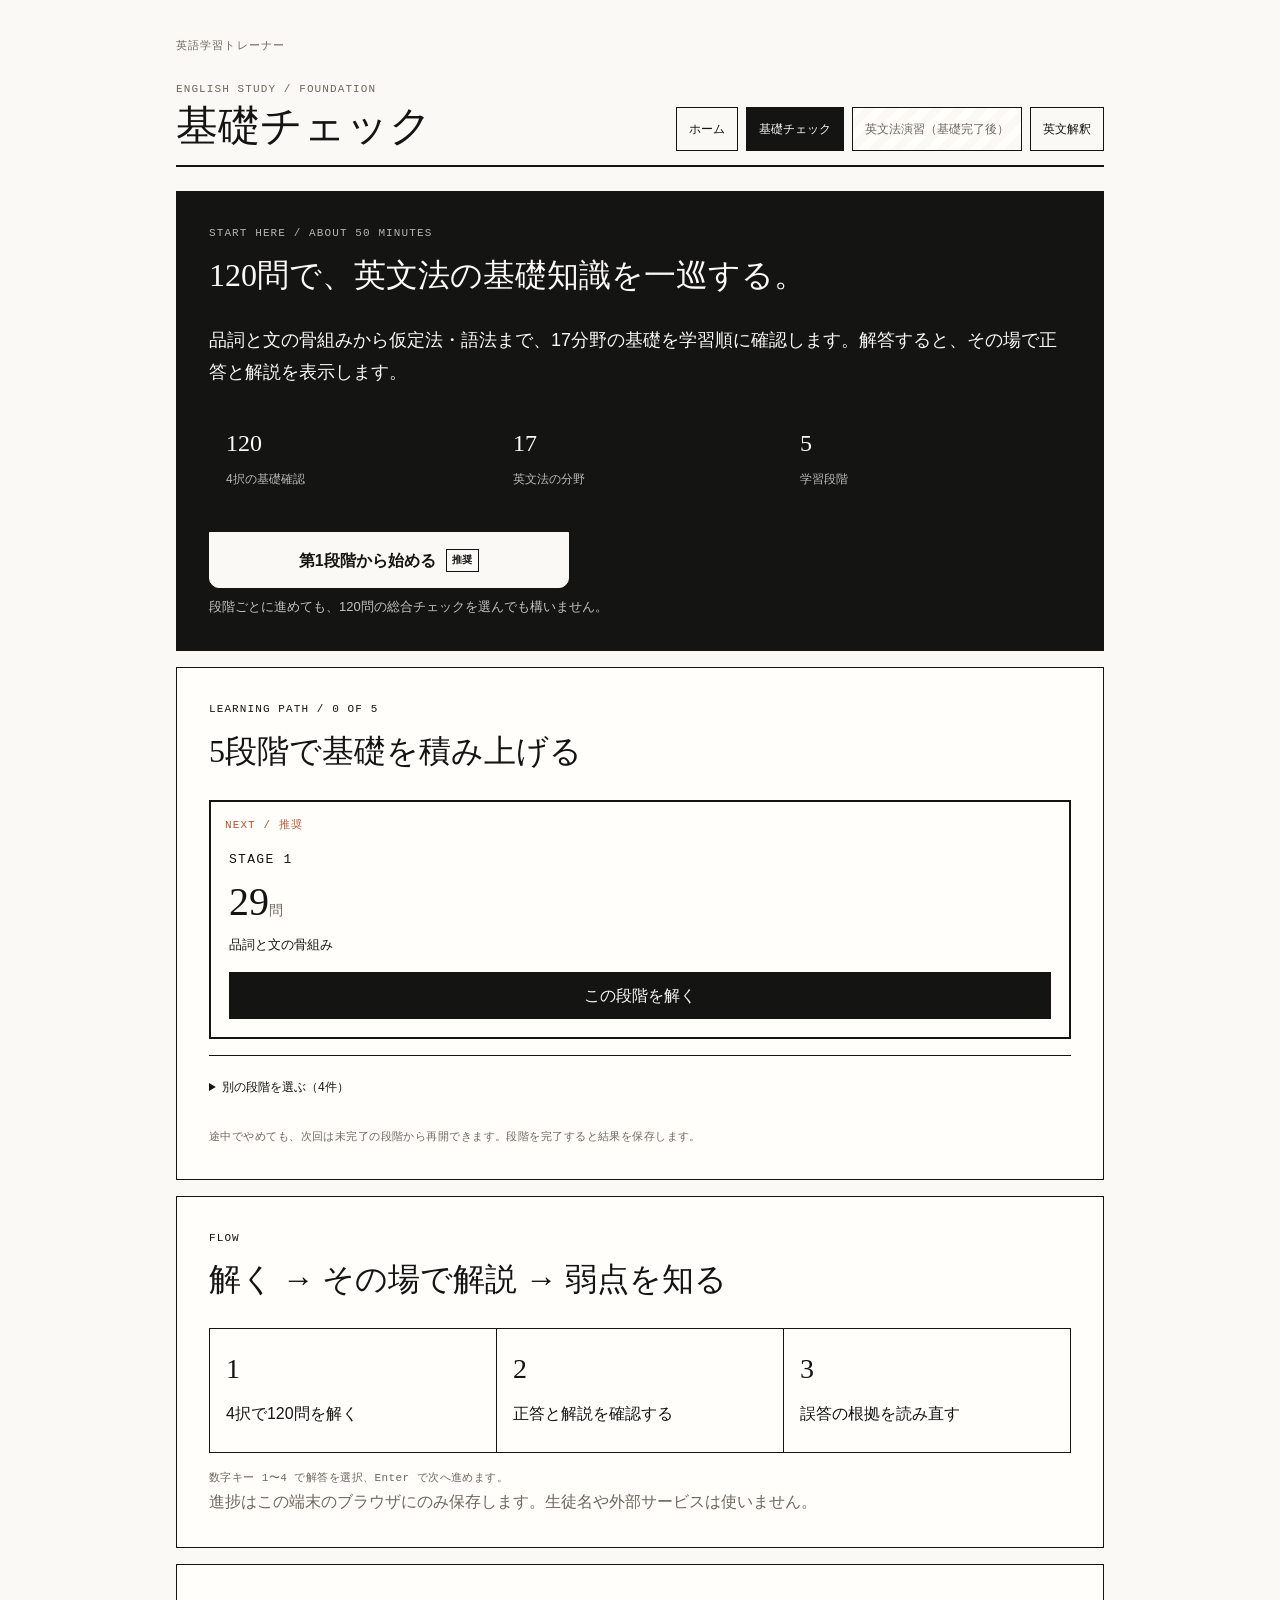
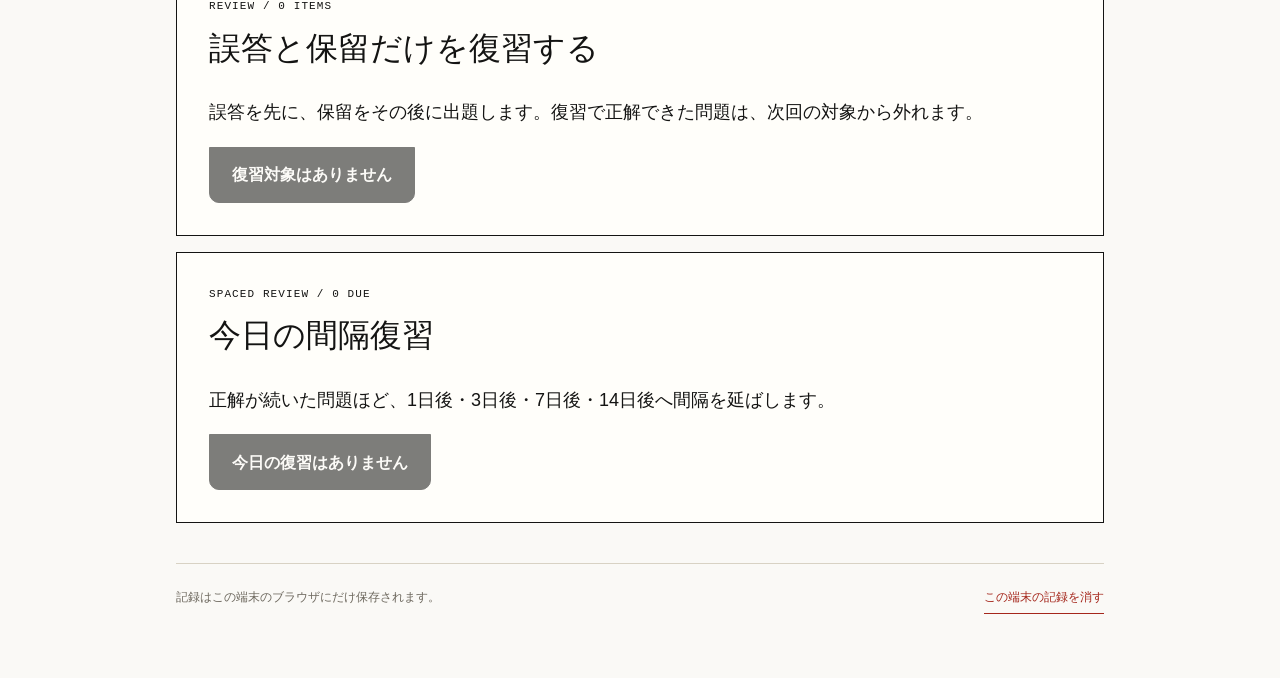
==== grammar-knowledge-check/index.html @ d651f01f "基礎英文法問題のフィードバックを改善" ====
<!doctype html>
<html lang="ja">
<head>
  <meta charset="utf-8">
  <meta name="viewport" content="width=device-width, initial-scale=1">
  <meta name="description" content="英文法の基礎知識を120問で確認する4択アプリ">
  <title>英語学習トレーナー｜基礎チェック</title>
  <link rel="stylesheet" href="static/styles.css?v=20260719-mode-serial">
</head>
<body>
  <main class="wrap">
    <header class="top">
      <div>
        <a class="backlink" id="trainerLink" href="../">英語学習トレーナー</a>
        <p class="eyebrow">English Study / Foundation</p>
        <h1>基礎チェック</h1>
      </div>
      <nav class="moduleNav" aria-label="学習モジュール">
        <a id="homeLink" href="../">ホーム</a>
        <span aria-current="page">基礎チェック</span>
        <span id="grammarLink" class="locked" aria-disabled="true">英文法演習（基礎完了後）</span>
        <a id="readingLink" href="../reading/">英文解釈</a>
      </nav>
    </header>

    <section id="app" aria-live="polite"></section>
    <footer class="utility">
      <p>記録はこの端末のブラウザにだけ保存されます。</p>
      <button class="textButton dangerButton" id="resetButton" type="button">この端末の記録を消す</button>
    </footer>
  </main>

  <script src="data/questions.js?v=20260721-quality-120"></script>
<script src="static/vendor/harness/cloud.js?v=0.1.0"></script>
<script src="static/app.js?v=20260719-mode-serial"></script>
</body>
</html>
---- grammar-knowledge-check/static/styles.css ----
:root {
  --ink: #141413;
  --parchment: #faf9f6;
  --paper: #fffefa;
  --line: #d8d2c4;
  --muted: #6d685e;
  --clay: #b5532e;
  --green: #16733a;
  --red: #a5271c;
  --amber: #8a5d00;
  --sans: "Segoe UI", "Hiragino Kaku Gothic ProN", Meiryo, sans-serif;
  --serif: Georgia, "Hiragino Mincho ProN", "Yu Mincho", serif;
  --mono: "JetBrains Mono", Consolas, monospace;
}

* { box-sizing: border-box; }

body {
  margin: 0;
  background: var(--parchment);
  color: var(--ink);
  font-family: var(--sans);
  line-height: 1.7;
}

button { font: inherit; }

button:focus-visible,
a:focus-visible {
  outline: 3px solid var(--clay);
  outline-offset: 3px;
}

button {
  min-height: 48px;
  border: 1px solid var(--ink);
  border-radius: 0;
  background: var(--ink);
  color: var(--parchment);
  cursor: pointer;
  padding: 10px 16px;
}

button:hover { background: #000; }
button:disabled { cursor: default; opacity: .55; }

.wrap { max-width: 960px; margin: 0 auto; padding: 24px 16px 64px; }

.top {
  align-items: end;
  border-bottom: 2px solid var(--ink);
  display: flex;
  flex-wrap: wrap;
  gap: 16px;
  justify-content: space-between;
  margin-bottom: 24px;
  padding-bottom: 14px;
}

.moduleNav {
  display: flex;
  flex-wrap: wrap;
  align-items: center;
  gap: 8px;
  margin-left: auto;
}

.moduleNav a,
.moduleNav span {
  display: inline-flex;
  align-items: center;
  min-height: 44px;
  padding: 8px 12px;
  border: 1px solid var(--ink);
  color: var(--ink);
  font-size: 12px;
  text-decoration: none;
}

.moduleNav a:hover,
.moduleNav span[aria-current="page"] {
  background: var(--ink);
  color: var(--parchment);
}

.moduleNav a.locked,
.moduleNav span.locked {
  background: repeating-linear-gradient(
    135deg,
    var(--paper),
    var(--paper) 8px,
    var(--parchment) 8px,
    var(--parchment) 16px
  );
  color: var(--muted);
  cursor: not-allowed;
}

.backlink,
.eyebrow,
.kicker,
.meta,
.questionCount,
.domainMeta {
  font-family: var(--mono);
  font-size: 11px;
  letter-spacing: .1em;
  text-transform: uppercase;
}

.backlink { align-items: center; color: var(--muted); display: inline-flex; min-height: 44px; padding: 8px 0; text-decoration: none; }
.backlink:hover { color: var(--ink); text-decoration: underline; text-underline-offset: 3px; }
.eyebrow { color: var(--muted); margin: 12px 0 2px; }

h1, h2, h3, p { margin-top: 0; }
h1 { font-family: var(--serif); font-size: clamp(28px, 6vw, 42px); font-weight: 500; line-height: 1.2; margin-bottom: 0; }
h2 { font-family: var(--serif); font-size: clamp(24px, 4vw, 32px); font-weight: 500; line-height: 1.35; }
h3 { font-size: 18px; line-height: 1.45; }

.textButton { background: transparent; color: var(--muted); min-height: 34px; padding: 4px 0; border: 0; border-bottom: 1px solid var(--muted); }
.textButton:hover { background: transparent; color: var(--ink); border-color: var(--ink); }
.dangerButton { color: var(--red); border-color: currentColor; }
.dangerButton:hover { color: #7d160f; border-color: currentColor; }

.panel { background: var(--paper); border: 1px solid var(--ink); margin-bottom: 16px; padding: clamp(18px, 4vw, 32px); }
.panel.dark { background: var(--ink); color: var(--parchment); }
.panel.dark .muted, .panel.dark .kicker { color: rgba(250, 249, 246, .7); }
.panel p:last-child { margin-bottom: 0; }
.muted { color: var(--muted); }
.lead { font-size: 18px; line-height: 1.8; }

.buttonRow { display: flex; flex-wrap: wrap; gap: 16px; margin-top: 24px; }
.buttonRow .secondary { background: transparent; color: var(--ink); }
.buttonRow .secondary:hover { background: var(--ink); color: var(--parchment); }
.dark .secondary { border-color: var(--parchment); color: var(--parchment); }
.dark .secondary:hover { background: var(--parchment); color: var(--ink); }
.primary {
  align-items: center;
  border-radius: 0 0 10px 10px;
  display: inline-flex;
  font-weight: 700;
  justify-content: center;
  min-height: 56px;
  padding: 12px 22px;
}
.primary span { border: 1px solid currentColor; font-family: var(--mono); font-size: 10px; letter-spacing: .08em; margin-left: 10px; padding: 2px 5px; }
.primaryAction { margin-top: 24px; max-width: 560px; }
.primaryAction .primary { min-width: min(100%, 360px); }
.primaryAction p { color: inherit; font-size: 13px; margin: 8px 0 0; opacity: .76; }
.dark .primary { background: var(--parchment); border-color: var(--parchment); color: var(--ink); }
.dark .primary:hover { background: #fff; border-color: #fff; color: var(--ink); }

.overview {
  border-left: 1px solid var(--ink);
  border-top: 1px solid var(--ink);
  display: grid;
  grid-template-columns: repeat(3, minmax(0, 1fr));
  margin-top: 18px;
}

.overview > div { border-bottom: 1px solid var(--ink); border-right: 1px solid var(--ink); padding: 16px; }
.overview strong { display: block; font-family: var(--serif); font-size: 24px; font-weight: 500; }
.overview span { color: var(--muted); font-size: 12px; }
.dark .overview span { color: rgba(250, 249, 246, .72); }

.flowSteps { border-left: 1px solid var(--ink); border-top: 1px solid var(--ink); display: grid; grid-template-columns: repeat(3, minmax(0, 1fr)); margin-top: 18px; }
.flowSteps > div { border-bottom: 1px solid var(--ink); border-right: 1px solid var(--ink); min-height: 124px; padding: 16px; }
.flowSteps strong { font-family: var(--serif); font-size: 28px; font-weight: 500; }
.flowSteps p { margin: 7px 0 0; }
.shortcutHint { color: var(--muted); font-family: var(--mono); font-size: 11px; letter-spacing: .04em; margin: 16px 0 0; }

.quizHead { align-items: center; display: flex; flex-wrap: wrap; gap: 12px; justify-content: space-between; margin-bottom: 18px; }
.progress { background: var(--ink); color: var(--parchment); font-family: var(--mono); font-size: 12px; letter-spacing: .08em; padding: 5px 8px; }
.progressBar { background: var(--line); height: 8px; margin: 14px 0 24px; }
.progressBar > span { background: var(--ink); display: block; height: 100%; transition: width .2s ease; }
.questionCount { color: var(--muted); margin-bottom: 8px; }
.stem { font-family: var(--serif); font-size: clamp(22px, 4vw, 30px); line-height: 1.55; margin-bottom: 24px; }

.choiceGrid { display: grid; gap: 12px; }
.choice {
  align-items: center;
  background: var(--paper);
  color: var(--ink);
  display: flex;
  gap: 12px;
  min-height: 64px;
  padding: 12px 16px;
  text-align: left;
}
.choice:hover { background: var(--ink); color: var(--parchment); }
.choice.selected { border: 3px solid var(--ink); padding: 8px 14px; }
.choice:disabled { cursor: default; opacity: 1; }
.choice.correct { background: var(--paper); border: 3px solid var(--green); color: var(--ink); padding: 8px 14px; }
.choice.incorrect { background: var(--paper); border: 3px solid var(--red); color: var(--ink); padding: 8px 14px; }
.choice.subdued { color: var(--muted); opacity: .62; }
.choice .key {
  align-items: center;
  border: 1px solid currentColor;
  display: inline-flex;
  flex: 0 0 26px;
  font-family: var(--mono);
  font-size: 12px;
  height: 26px;
  justify-content: center;
}

.instantFeedback { background: var(--paper); border: 1px solid var(--ink); border-left: 5px solid var(--ink); margin-top: 20px; padding: 16px; }
.instantFeedback, .quizActionBar { scroll-margin-bottom: 104px; }
.instantFeedback:focus { outline: 3px solid var(--clay); outline-offset: 3px; }
.instantFeedback .kicker { color: var(--muted); margin-bottom: 8px; }
.instantFeedback h3 { font-family: var(--serif); font-size: 22px; margin-bottom: 12px; }
.instantFeedback p { margin-bottom: 8px; }
.instantFeedback.good { border-left-color: var(--green); }
.instantFeedback.good h3 { color: var(--green); }
.instantFeedback.review { border-left-color: var(--amber); }
.instantFeedback.review h3 { color: var(--amber); }
.instantFeedback.bad { border-left-color: var(--red); }
.instantFeedback.bad h3 { color: var(--red); }

.choiceActions { border-top: 1px solid var(--line); margin-top: 24px; padding-top: 16px; }
.flag { align-items: center; color: var(--muted); display: inline-flex; font-size: 14px; gap: 8px; margin-bottom: 16px; }
.flag input { accent-color: var(--ink); height: 18px; width: 18px; }
.quizActionBar { align-items: center; background: var(--paper); border: 1px solid var(--ink); display: flex; gap: 16px; justify-content: space-between; padding: 12px; }
.quizActionBar p { color: var(--muted); font-size: 13px; margin: 0; }
.quizActionBar .primary { min-width: 224px; }

.score { align-items: baseline; display: flex; flex-wrap: wrap; gap: 10px; }
.score strong { font-family: var(--serif); font-size: clamp(46px, 10vw, 72px); font-weight: 500; line-height: 1; }
.score span { color: var(--muted); }
.measurementGrid { border-left: 1px solid var(--ink); border-top: 1px solid var(--ink); display: grid; grid-template-columns: repeat(auto-fit, minmax(168px, 1fr)); }
.measurementCard { border-bottom: 1px solid var(--ink); border-right: 1px solid var(--ink); min-height: 184px; padding: 16px; }
.measurementCard .kicker { margin-bottom: 10px; }
.measurementCard > strong { display: block; font-family: var(--serif); font-size: 40px; font-weight: 500; line-height: 1; margin-bottom: 12px; }
.measurementCard > strong span { color: var(--muted); font-family: var(--sans); font-size: 14px; }
.measurementCard p { font-size: 13px; margin-bottom: 0; }
.measurementCard .measurementMeta { border-top: 1px solid var(--line); color: var(--muted); font-family: var(--mono); font-size: 10px; letter-spacing: .04em; margin-top: 12px; padding-top: 8px; }
.stageButton { margin-top: 16px; min-height: 44px; padding: 9px 12px; width: 100%; }
.recommendedStage { border: 2px solid var(--ink); margin-top: 16px; padding: 14px; }
.recommendedStage > .kicker { color: var(--clay); }
.recommendedStage .measurementCard { border: 0; min-height: 0; padding: 4px; }
.otherStages { border-top: 1px solid var(--ink); margin-top: 16px; padding-top: 12px; }
.otherStages > summary { cursor: pointer; font-family: var(--mono); font-size: 12px; min-height: 44px; padding: 10px 0; }
.otherStages .measurementGrid { margin-top: 10px; }
.misconceptionList { border-top: 1px solid var(--ink); }
.misconceptionList article { border-bottom: 1px solid var(--ink); padding: 14px 0; }
.misconceptionList strong { display: block; font-size: 16px; }
.misconceptionList p { color: var(--muted); font-family: var(--mono); font-size: 11px; letter-spacing: .04em; margin: 4px 0 0; }
.nextStep { border-top: 1px solid rgba(250, 249, 246, .55); margin-top: 24px; padding-top: 16px; }
.nextStep > p:not(.kicker) { margin-bottom: 12px; }
.quietAction { margin-top: 20px; min-height: 44px; padding: 9px 0; }

.nextStep .primary {
  min-width: min(100%, 360px);
  text-decoration: none;
}

.domainList { border-left: 1px solid var(--ink); border-top: 1px solid var(--ink); display: grid; grid-template-columns: repeat(2, minmax(0, 1fr)); }
.domainRow { align-items: center; border-bottom: 1px solid var(--ink); border-right: 1px solid var(--ink); display: flex; gap: 12px; justify-content: space-between; padding: 12px; }
.domainRow strong { display: block; font-size: 15px; }
.domainMeta { color: var(--muted); margin-top: 2px; }
.status { border: 1px solid currentColor; font-family: var(--mono); font-size: 10px; letter-spacing: .07em; padding: 2px 6px; white-space: nowrap; }
.status.good { color: var(--green); }
.status.review { color: var(--amber); }
.status.weak { color: var(--red); }
.priorityList { margin-top: 16px; }
.allResults { border-top: 1px solid var(--line); margin-top: 24px; padding-top: 14px; }
.allResults summary { color: var(--muted); cursor: pointer; font-family: var(--mono); font-size: 12px; letter-spacing: .04em; }
.allResults .domainList { margin-top: 14px; }

.reviewItem { border-bottom: 1px solid var(--line); padding: 20px 0; }
.reviewItem:first-child { border-top: 1px solid var(--line); }
.reviewItem h3 { margin-bottom: 8px; }
.answerLine { border-left: 3px solid var(--ink); padding-left: 12px; }
.answerLine.bad { border-color: var(--red); }
.answerLine.flagged { border-color: var(--amber); }
.answerLine.good { border-color: var(--green); }

.guide { border-top: 2px solid var(--ink); margin-top: 28px; padding-top: 22px; }
.guideHeader { align-items: baseline; border-bottom: 1px solid var(--ink); display: flex; flex-wrap: wrap; gap: 10px; justify-content: space-between; margin-bottom: 16px; }
.guideHeader h2 { margin-bottom: 8px; }
.guideGrid { border-left: 1px solid var(--ink); border-top: 1px solid var(--ink); display: grid; grid-template-columns: repeat(2, minmax(0, 1fr)); }
.guideCell { border-bottom: 1px solid var(--ink); border-right: 1px solid var(--ink); padding: 14px; }
.guideCell h3 { font-family: var(--mono); font-size: 11px; letter-spacing: .08em; margin-bottom: 8px; text-transform: uppercase; }
.guideCell ul { margin: 0; padding-left: 1.1em; }
.guideCell p { margin-bottom: 0; }

.empty { border: 1px dashed var(--line); color: var(--muted); padding: 18px; text-align: center; }
.hidden { display: none !important; }
.utility { align-items: center; border-top: 1px solid var(--line); color: var(--muted); display: flex; flex-wrap: wrap; font-size: 12px; gap: 16px; justify-content: space-between; margin-top: 40px; padding-top: 16px; }
.utility p { margin: 0; }

@media (max-width: 840px) {
  .overview, .flowSteps, .domainList, .guideGrid, .measurementGrid { grid-template-columns: 1fr; }
}

@media (max-width: 640px) {
  .overview, .flowSteps, .domainList, .guideGrid, .measurementGrid { grid-template-columns: 1fr; }
  .primaryAction .primary, .quizActionBar .primary { width: 100%; }
  .quizActionBar { align-items: stretch; bottom: 12px; flex-direction: column; position: sticky; z-index: 1; }
  .quizActionBar p { text-align: center; }
  .choice { min-height: 68px; }
  .top { align-items: flex-start; flex-direction: column; }
  .moduleNav { margin-left: 0; width: 100%; }
  .moduleNav a, .moduleNav span { flex: 1 1 140px; justify-content: center; }
  .utility { align-items: flex-start; flex-direction: column; }
}
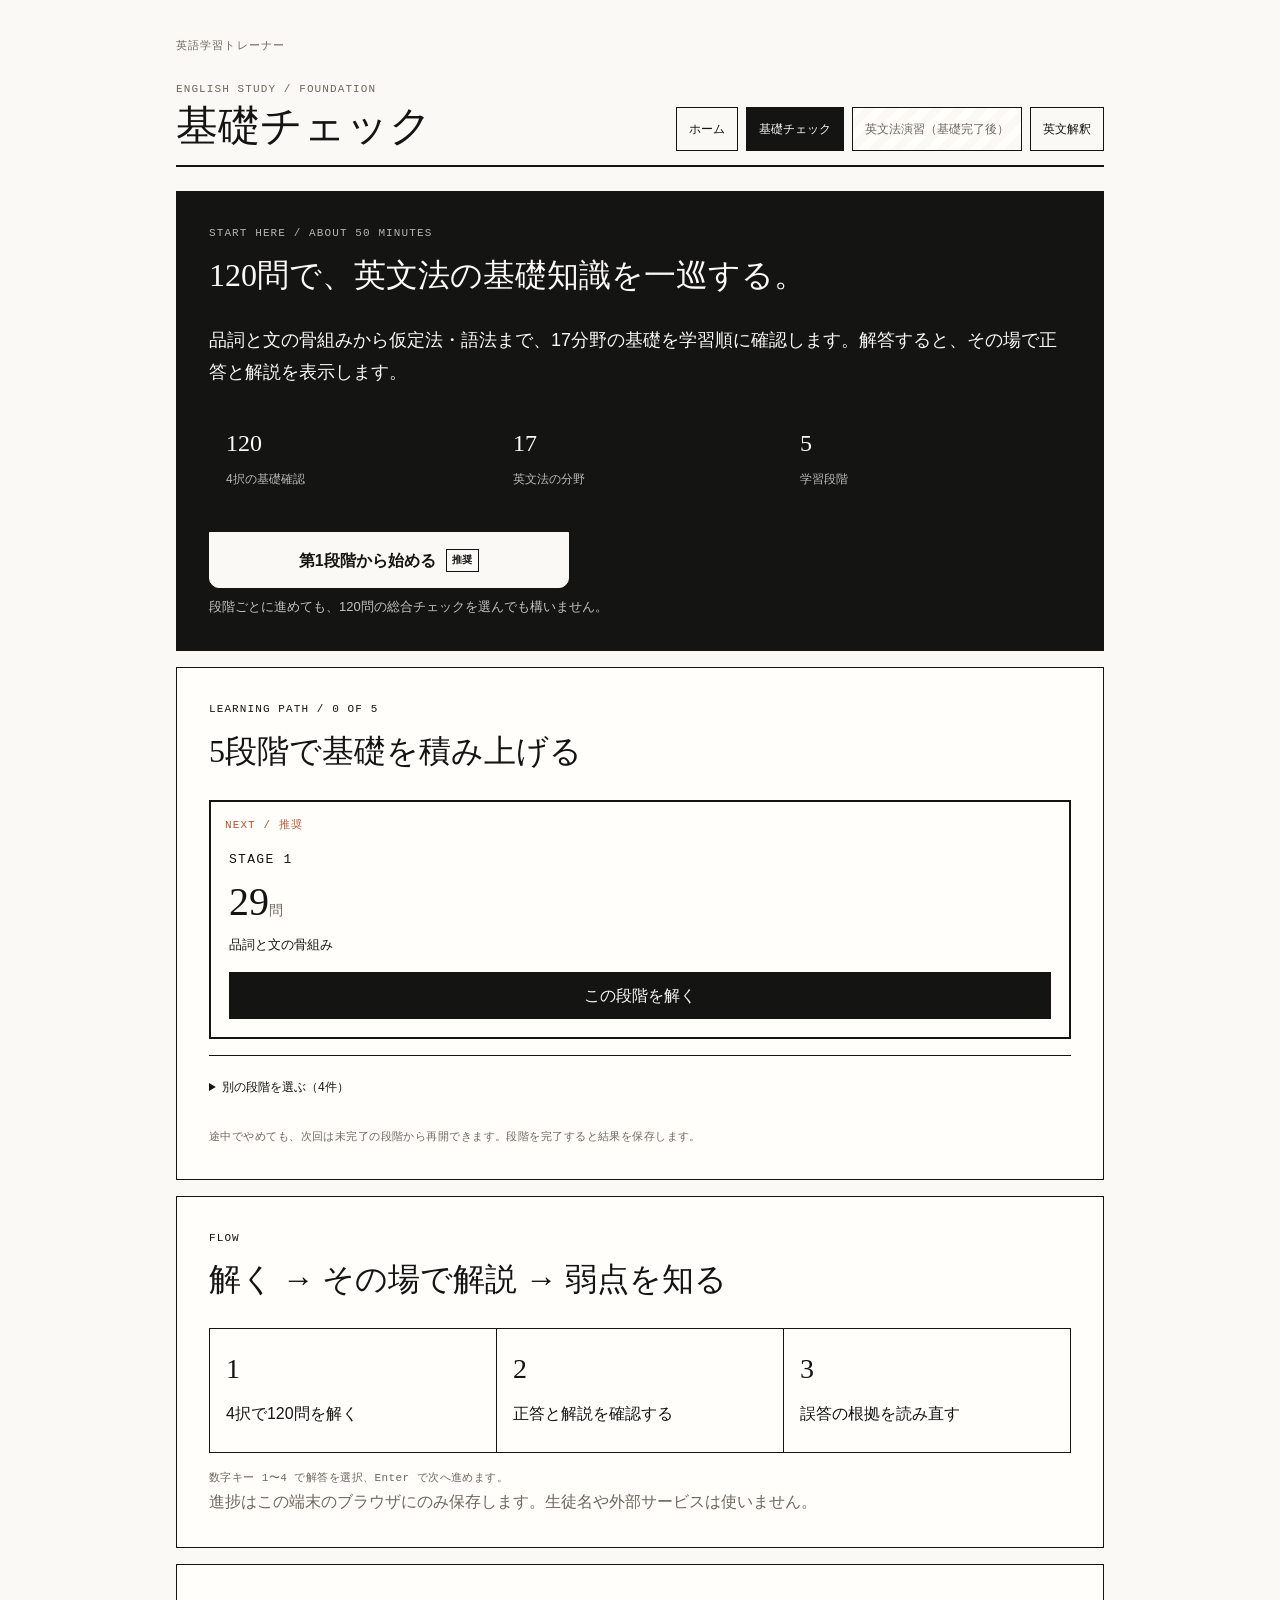
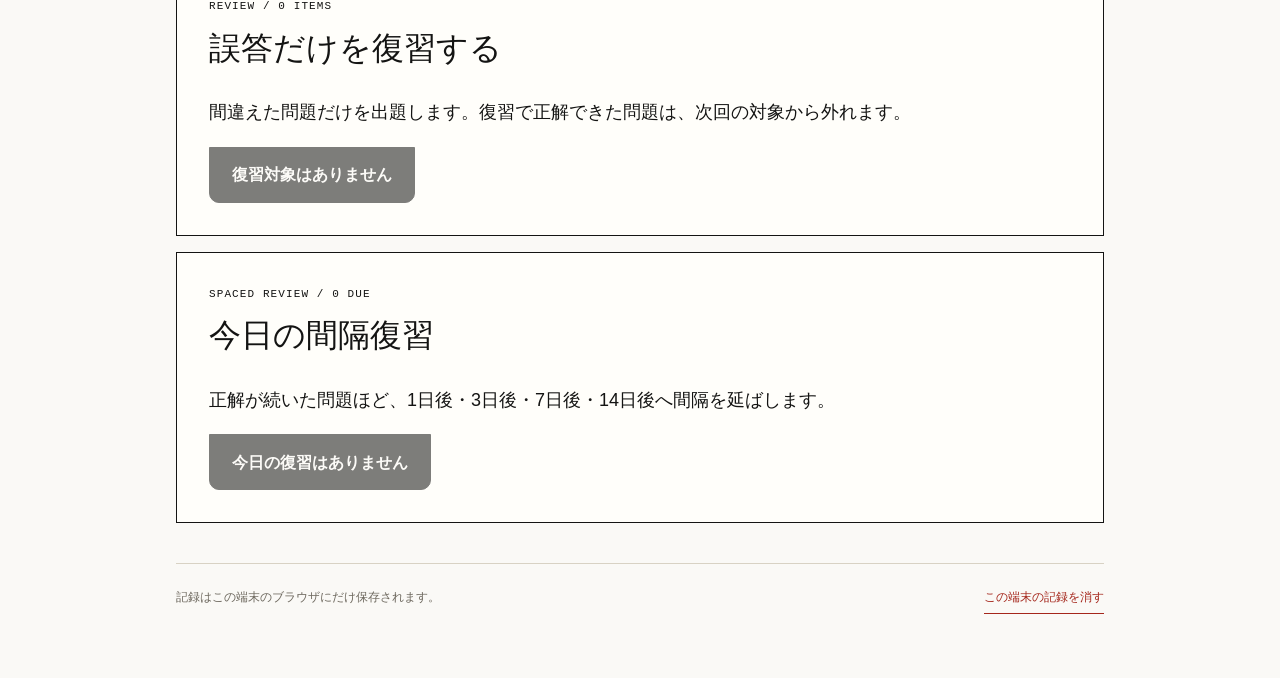
==== commit fd10817d: "基礎英文法チェックを簡略化して問題を更新" ====
--- a/grammar-knowledge-check/index.html
+++ b/grammar-knowledge-check/index.html
@@ -30,8 +30,8 @@
     </footer>
   </main>
 
-  <script src="data/questions.js?v=20260721-quality-120"></script>
+  <script src="data/questions.js?v=20260721-foundation-priority"></script>
 <script src="static/vendor/harness/cloud.js?v=0.1.0"></script>
-<script src="static/app.js?v=20260719-mode-serial"></script>
+<script src="static/app.js?v=20260721-simplified-quiz-v2"></script>
 </body>
 </html>
--- a/grammar-knowledge-check/static/styles.css
+++ b/grammar-knowledge-check/static/styles.css
@@ -218,8 +218,6 @@
 .instantFeedback.bad h3 { color: var(--red); }
 
 .choiceActions { border-top: 1px solid var(--line); margin-top: 24px; padding-top: 16px; }
-.flag { align-items: center; color: var(--muted); display: inline-flex; font-size: 14px; gap: 8px; margin-bottom: 16px; }
-.flag input { accent-color: var(--ink); height: 18px; width: 18px; }
 .quizActionBar { align-items: center; background: var(--paper); border: 1px solid var(--ink); display: flex; gap: 16px; justify-content: space-between; padding: 12px; }
 .quizActionBar p { color: var(--muted); font-size: 13px; margin: 0; }
 .quizActionBar .primary { min-width: 224px; }
@@ -272,7 +270,6 @@
 .reviewItem h3 { margin-bottom: 8px; }
 .answerLine { border-left: 3px solid var(--ink); padding-left: 12px; }
 .answerLine.bad { border-color: var(--red); }
-.answerLine.flagged { border-color: var(--amber); }
 .answerLine.good { border-color: var(--green); }
 
 .guide { border-top: 2px solid var(--ink); margin-top: 28px; padding-top: 22px; }
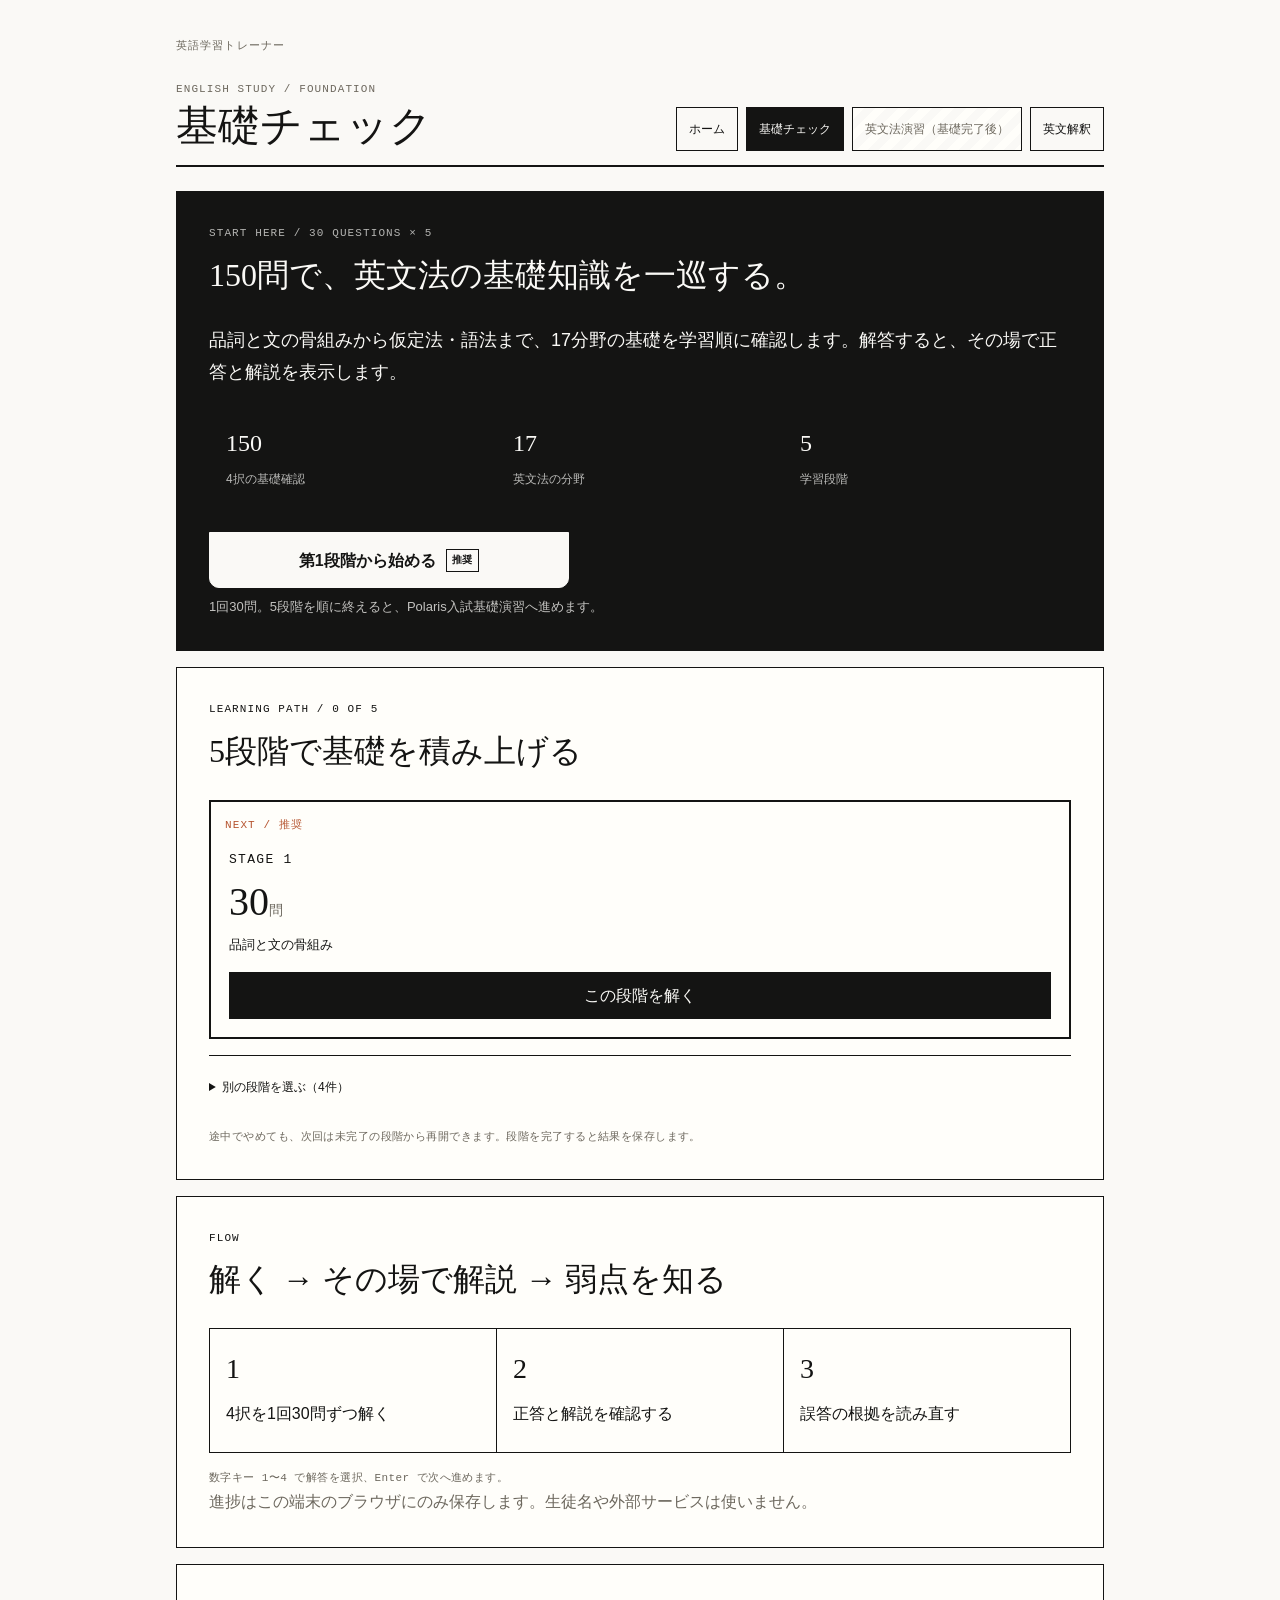
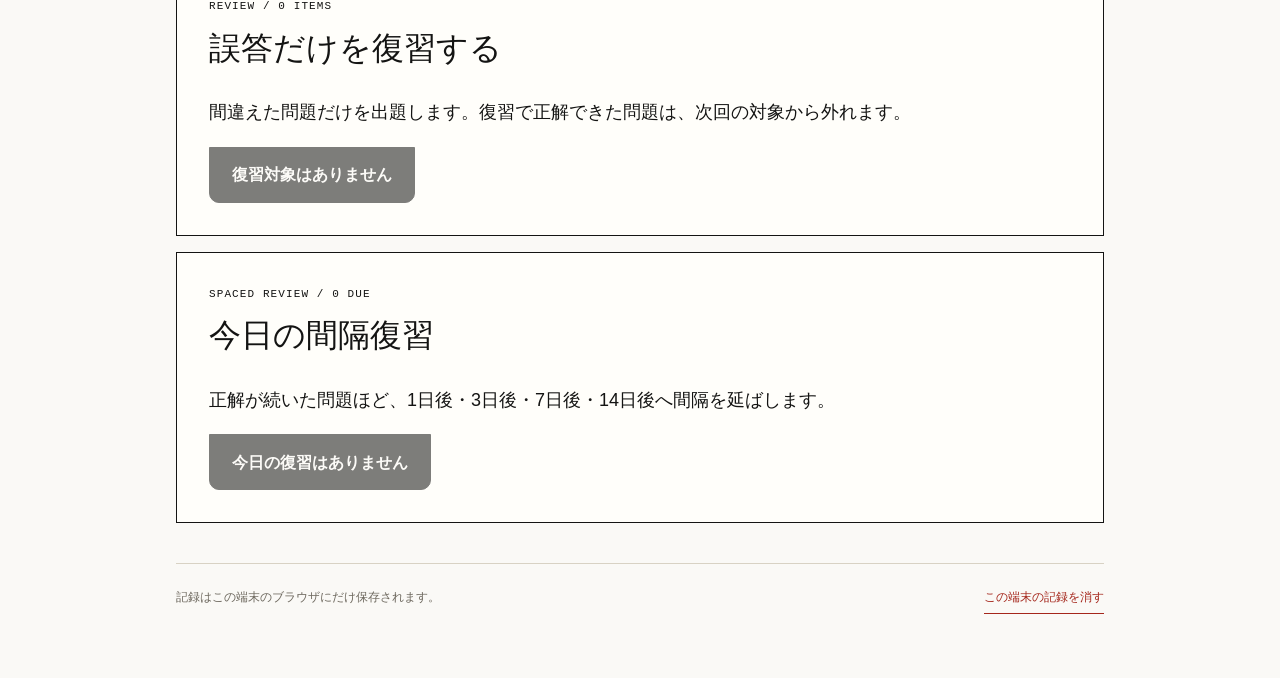
==== commit 6ea5d2c3: "基礎英文法を150問5段階に再編" ====
--- a/grammar-knowledge-check/index.html
+++ b/grammar-knowledge-check/index.html
@@ -3,7 +3,7 @@
 <head>
   <meta charset="utf-8">
   <meta name="viewport" content="width=device-width, initial-scale=1">
-  <meta name="description" content="英文法の基礎知識を120問で確認する4択アプリ">
+  <meta name="description" content="英文法の基礎知識を150問・30問ずつ5段階で確認する4択アプリ">
   <title>英語学習トレーナー｜基礎チェック</title>
   <link rel="stylesheet" href="static/styles.css?v=20260719-mode-serial">
 </head>
@@ -30,8 +30,8 @@
     </footer>
   </main>
 
-  <script src="data/questions.js?v=20260721-foundation-priority"></script>
+  <script src="data/questions.js?v=20260721-bridge-150"></script>
 <script src="static/vendor/harness/cloud.js?v=0.1.0"></script>
-<script src="static/app.js?v=20260721-simplified-quiz-v2"></script>
+<script src="static/app.js?v=20260721-five-stages-150"></script>
 </body>
 </html>
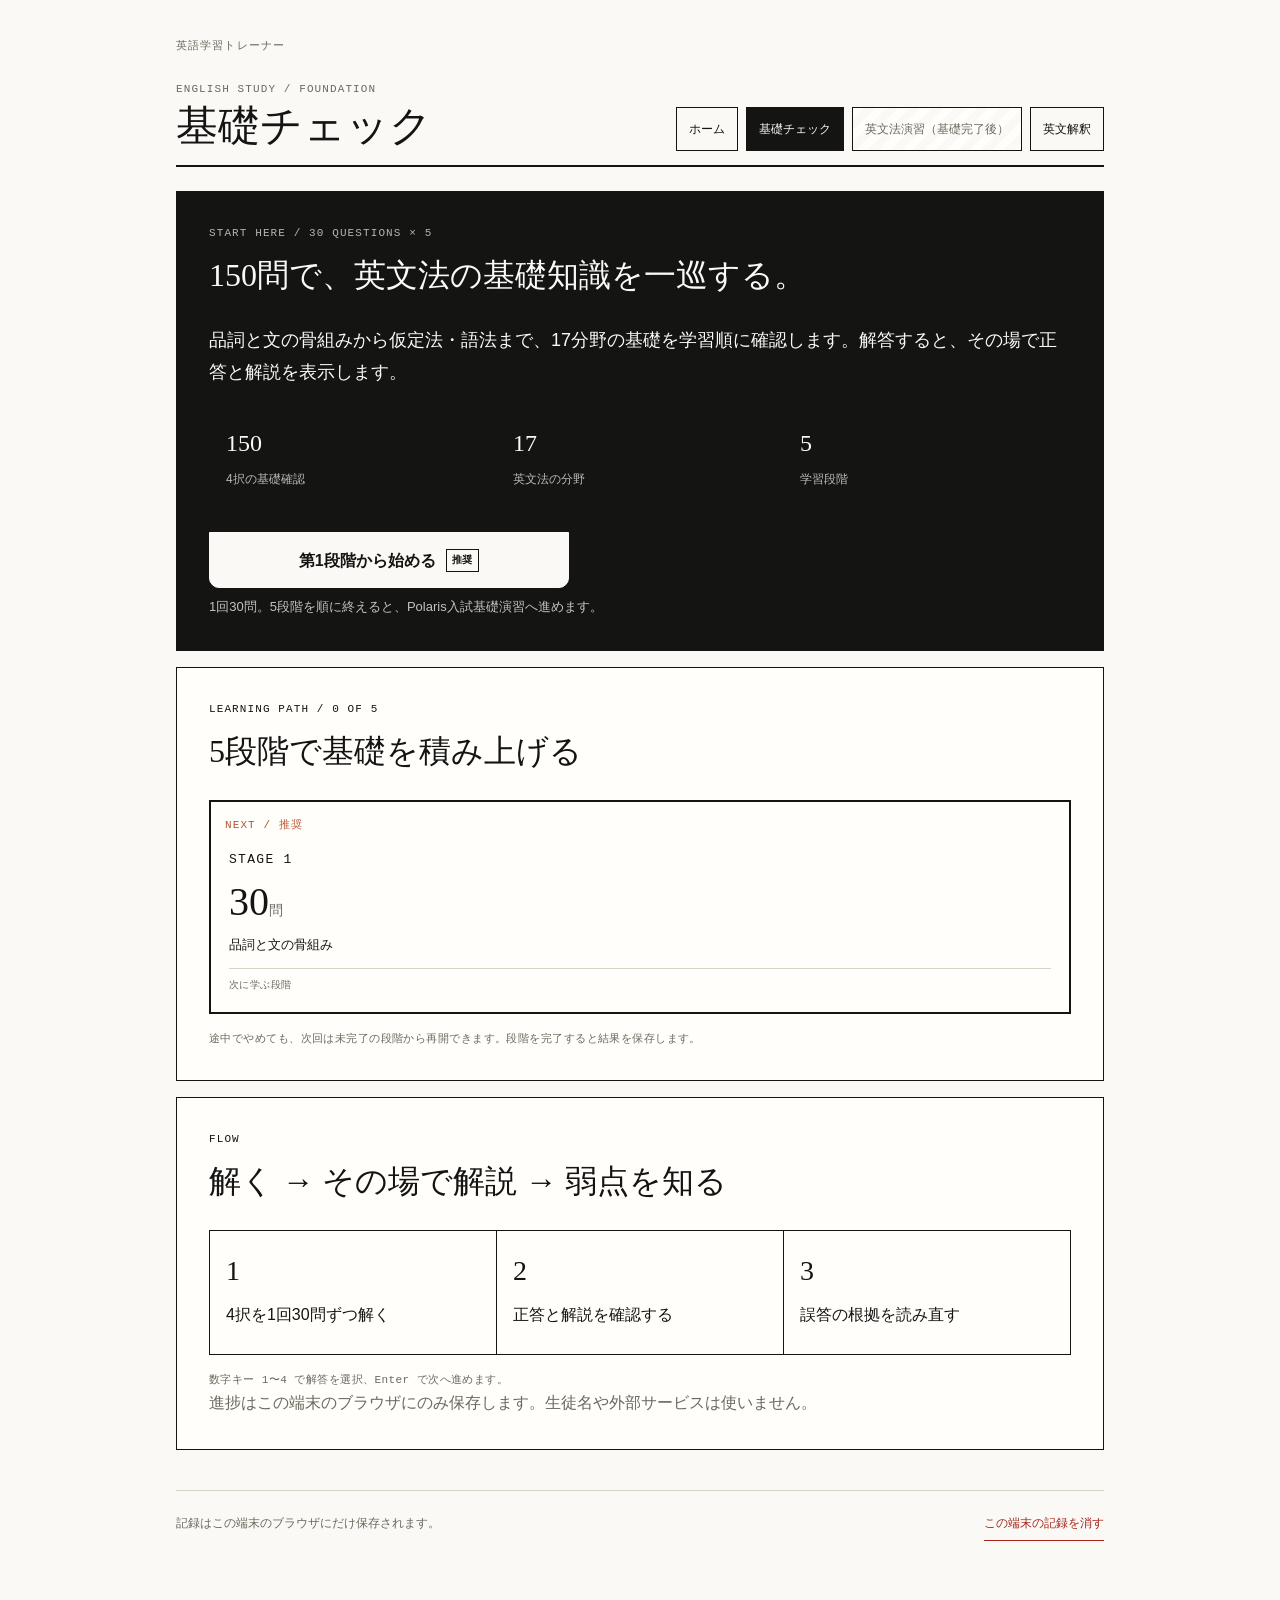
==== commit b4bf7542: "基礎チェックの導線を簡略化" ====
--- a/grammar-knowledge-check/index.html
+++ b/grammar-knowledge-check/index.html
@@ -5,7 +5,7 @@
   <meta name="viewport" content="width=device-width, initial-scale=1">
   <meta name="description" content="英文法の基礎知識を150問・30問ずつ5段階で確認する4択アプリ">
   <title>英語学習トレーナー｜基礎チェック</title>
-  <link rel="stylesheet" href="static/styles.css?v=20260719-mode-serial">
+  <link rel="stylesheet" href="static/styles.css?v=20260721-core-flow">
 </head>
 <body>
   <main class="wrap">
@@ -32,6 +32,6 @@
 
   <script src="data/questions.js?v=20260721-bridge-150"></script>
 <script src="static/vendor/harness/cloud.js?v=0.1.0"></script>
-<script src="static/app.js?v=20260721-five-stages-150"></script>
+<script src="static/app.js?v=20260721-core-flow"></script>
 </body>
 </html>
--- a/grammar-knowledge-check/static/styles.css
+++ b/grammar-knowledge-check/static/styles.css
@@ -212,8 +212,6 @@
 .instantFeedback p { margin-bottom: 8px; }
 .instantFeedback.good { border-left-color: var(--green); }
 .instantFeedback.good h3 { color: var(--green); }
-.instantFeedback.review { border-left-color: var(--amber); }
-.instantFeedback.review h3 { color: var(--amber); }
 .instantFeedback.bad { border-left-color: var(--red); }
 .instantFeedback.bad h3 { color: var(--red); }
 
@@ -232,13 +230,9 @@
 .measurementCard > strong span { color: var(--muted); font-family: var(--sans); font-size: 14px; }
 .measurementCard p { font-size: 13px; margin-bottom: 0; }
 .measurementCard .measurementMeta { border-top: 1px solid var(--line); color: var(--muted); font-family: var(--mono); font-size: 10px; letter-spacing: .04em; margin-top: 12px; padding-top: 8px; }
-.stageButton { margin-top: 16px; min-height: 44px; padding: 9px 12px; width: 100%; }
 .recommendedStage { border: 2px solid var(--ink); margin-top: 16px; padding: 14px; }
 .recommendedStage > .kicker { color: var(--clay); }
 .recommendedStage .measurementCard { border: 0; min-height: 0; padding: 4px; }
-.otherStages { border-top: 1px solid var(--ink); margin-top: 16px; padding-top: 12px; }
-.otherStages > summary { cursor: pointer; font-family: var(--mono); font-size: 12px; min-height: 44px; padding: 10px 0; }
-.otherStages .measurementGrid { margin-top: 10px; }
 .misconceptionList { border-top: 1px solid var(--ink); }
 .misconceptionList article { border-bottom: 1px solid var(--ink); padding: 14px 0; }
 .misconceptionList strong { display: block; font-size: 16px; }
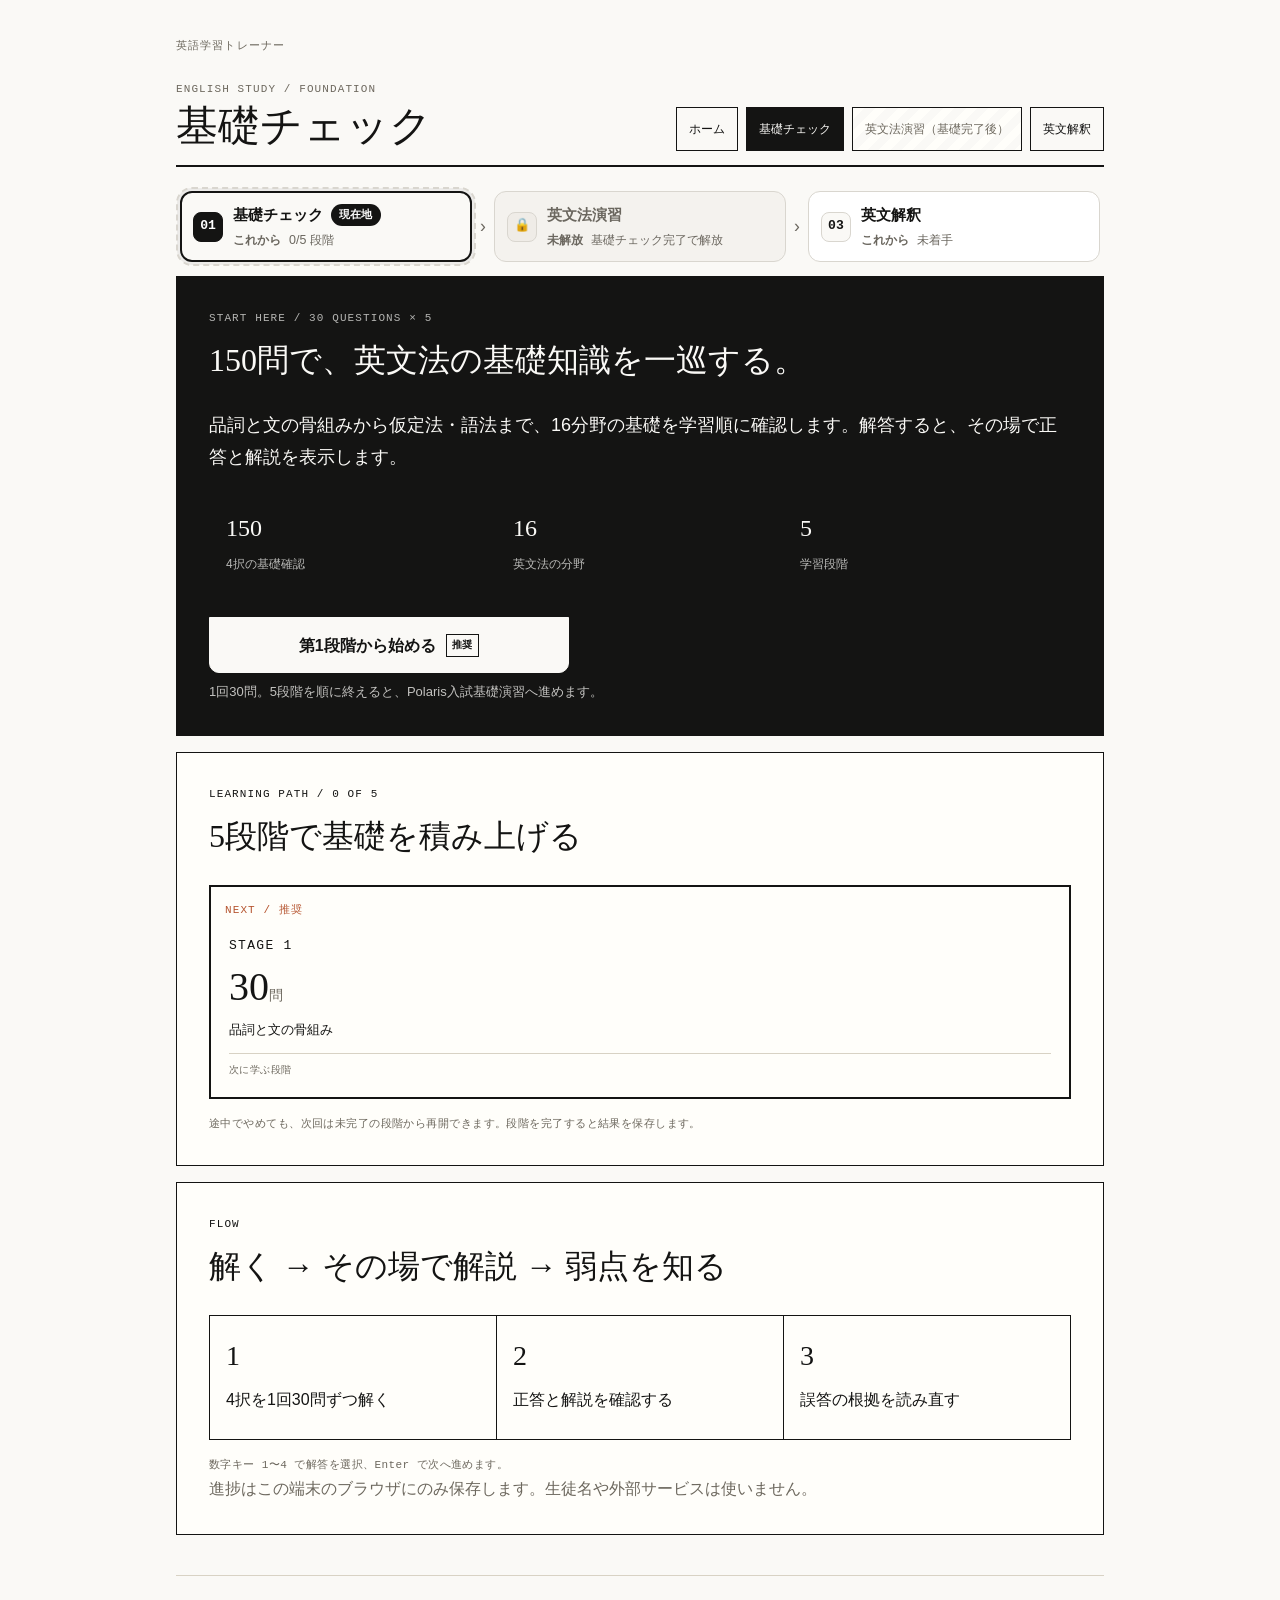
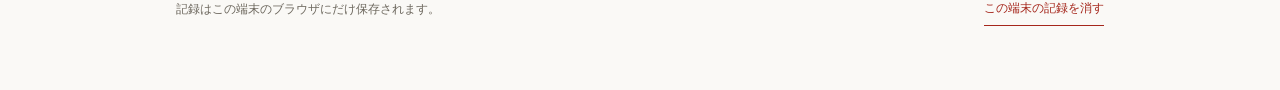
==== commit a9d95343: "学習フローの現在地インジケータを3モジュール共通で追加 基礎チェック→英文法演習→英文解釈の進捗・現在地・未解放を 各ページ上部のステッパーで可視化する共通コンポーネントを追加。 既存のlocalSt" ====
--- a/grammar-knowledge-check/index.html
+++ b/grammar-knowledge-check/index.html
@@ -33,5 +33,6 @@
   <script src="data/questions.js?v=20260721-bridge-150"></script>
 <script src="static/vendor/harness/cloud.js?v=0.1.0"></script>
 <script src="static/app.js?v=20260721-core-flow"></script>
+<script defer src="../shared/flow-nav.js?v=20260723"></script>
 </body>
 </html>
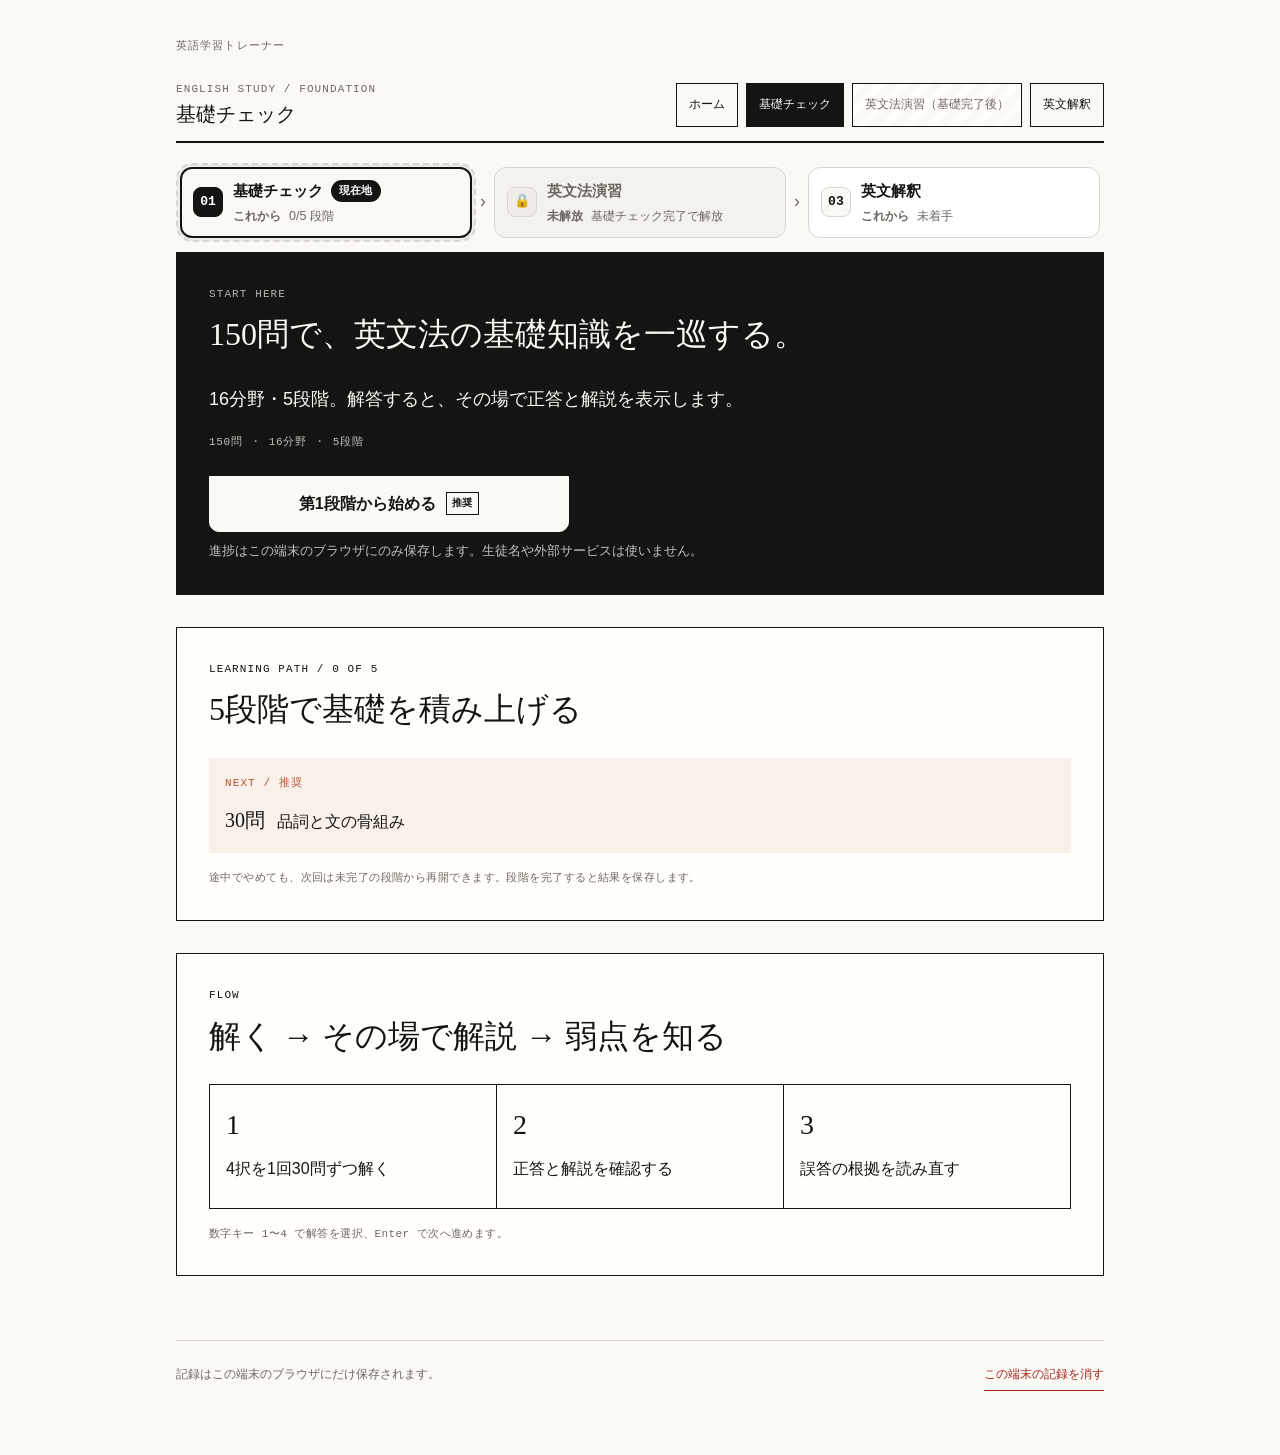
==== commit 834b8e9c: "基礎チェック開始画面を整列・近接・視覚階層で再構成 余白トークンを固定しclamp依存の位置ズレを解消し、CTAの判断材料を CTA直下へ、正誤表示は罫線でなく背景色+文字ラベルで示すよう変更。" ====
--- a/grammar-knowledge-check/index.html
+++ b/grammar-knowledge-check/index.html
@@ -5,7 +5,7 @@
   <meta name="viewport" content="width=device-width, initial-scale=1">
   <meta name="description" content="英文法の基礎知識を150問・30問ずつ5段階で確認する4択アプリ">
   <title>英語学習トレーナー｜基礎チェック</title>
-  <link rel="stylesheet" href="static/styles.css?v=20260721-core-flow">
+  <link rel="stylesheet" href="static/styles.css?v=20260726-align-proximity-hierarchy">
 </head>
 <body>
   <main class="wrap">
@@ -32,7 +32,7 @@
 
   <script src="data/questions.js?v=20260721-bridge-150"></script>
 <script src="static/vendor/harness/cloud.js?v=0.1.0"></script>
-<script src="static/app.js?v=20260721-core-flow"></script>
+<script src="static/app.js?v=20260726-align-proximity-hierarchy"></script>
 <script defer src="../shared/flow-nav.js?v=20260723"></script>
 </body>
 </html>
--- a/grammar-knowledge-check/static/styles.css
+++ b/grammar-knowledge-check/static/styles.css
@@ -11,6 +11,10 @@
   --sans: "Segoe UI", "Hiragino Kaku Gothic ProN", Meiryo, sans-serif;
   --serif: Georgia, "Hiragino Mincho ProN", "Yu Mincho", serif;
   --mono: "JetBrains Mono", Consolas, monospace;
+  --gap-tight: 8px;
+  --gap-group: 16px;
+  --gap-section: 32px;
+  --gap-band: 64px;
 }
 
 * { box-sizing: border-box; }
@@ -113,8 +117,8 @@
 .eyebrow { color: var(--muted); margin: 12px 0 2px; }
 
 h1, h2, h3, p { margin-top: 0; }
-h1 { font-family: var(--serif); font-size: clamp(28px, 6vw, 42px); font-weight: 500; line-height: 1.2; margin-bottom: 0; }
-h2 { font-family: var(--serif); font-size: clamp(24px, 4vw, 32px); font-weight: 500; line-height: 1.35; }
+h1 { font-family: var(--serif); font-size: 20px; font-weight: 500; line-height: 1.3; margin-bottom: 0; }
+h2 { font-family: var(--serif); font-size: 32px; font-weight: 500; line-height: 1.3; }
 h3 { font-size: 18px; line-height: 1.45; }
 
 .textButton { background: transparent; color: var(--muted); min-height: 34px; padding: 4px 0; border: 0; border-bottom: 1px solid var(--muted); }
@@ -122,7 +126,7 @@
 .dangerButton { color: var(--red); border-color: currentColor; }
 .dangerButton:hover { color: #7d160f; border-color: currentColor; }
 
-.panel { background: var(--paper); border: 1px solid var(--ink); margin-bottom: 16px; padding: clamp(18px, 4vw, 32px); }
+.panel { background: var(--paper); border: 1px solid var(--ink); margin-bottom: var(--gap-section); padding: var(--gap-section); }
 .panel.dark { background: var(--ink); color: var(--parchment); }
 .panel.dark .muted, .panel.dark .kicker { color: rgba(250, 249, 246, .7); }
 .panel p:last-child { margin-bottom: 0; }
@@ -150,18 +154,7 @@
 .dark .primary { background: var(--parchment); border-color: var(--parchment); color: var(--ink); }
 .dark .primary:hover { background: #fff; border-color: #fff; color: var(--ink); }
 
-.overview {
-  border-left: 1px solid var(--ink);
-  border-top: 1px solid var(--ink);
-  display: grid;
-  grid-template-columns: repeat(3, minmax(0, 1fr));
-  margin-top: 18px;
-}
-
-.overview > div { border-bottom: 1px solid var(--ink); border-right: 1px solid var(--ink); padding: 16px; }
-.overview strong { display: block; font-family: var(--serif); font-size: 24px; font-weight: 500; }
-.overview span { color: var(--muted); font-size: 12px; }
-.dark .overview span { color: rgba(250, 249, 246, .72); }
+.heroMeta { font-family: var(--mono); font-size: 11px; letter-spacing: .06em; color: rgba(250, 249, 246, .75); margin: var(--gap-tight) 0 0; }
 
 .flowSteps { border-left: 1px solid var(--ink); border-top: 1px solid var(--ink); display: grid; grid-template-columns: repeat(3, minmax(0, 1fr)); margin-top: 18px; }
 .flowSteps > div { border-bottom: 1px solid var(--ink); border-right: 1px solid var(--ink); min-height: 124px; padding: 16px; }
@@ -204,15 +197,15 @@
   justify-content: center;
 }
 
-.instantFeedback { background: var(--paper); border: 1px solid var(--ink); border-left: 5px solid var(--ink); margin-top: 20px; padding: 16px; }
+.instantFeedback { background: var(--paper); border: 1px solid var(--ink); margin-top: var(--gap-group); padding: var(--gap-group); }
 .instantFeedback, .quizActionBar { scroll-margin-bottom: 104px; }
 .instantFeedback:focus { outline: 3px solid var(--clay); outline-offset: 3px; }
-.instantFeedback .kicker { color: var(--muted); margin-bottom: 8px; }
-.instantFeedback h3 { font-family: var(--serif); font-size: 22px; margin-bottom: 12px; }
-.instantFeedback p { margin-bottom: 8px; }
-.instantFeedback.good { border-left-color: var(--green); }
+.instantFeedback .kicker { color: var(--muted); margin-bottom: var(--gap-tight); }
+.instantFeedback h3 { font-family: var(--serif); font-size: 22px; margin-bottom: var(--gap-group); }
+.instantFeedback p { margin-bottom: var(--gap-tight); }
+.instantFeedback.good { background: #f1f6f1; }
 .instantFeedback.good h3 { color: var(--green); }
-.instantFeedback.bad { border-left-color: var(--red); }
+.instantFeedback.bad { background: #f7efed; }
 .instantFeedback.bad h3 { color: var(--red); }
 
 .choiceActions { border-top: 1px solid var(--line); margin-top: 24px; padding-top: 16px; }
@@ -230,9 +223,9 @@
 .measurementCard > strong span { color: var(--muted); font-family: var(--sans); font-size: 14px; }
 .measurementCard p { font-size: 13px; margin-bottom: 0; }
 .measurementCard .measurementMeta { border-top: 1px solid var(--line); color: var(--muted); font-family: var(--mono); font-size: 10px; letter-spacing: .04em; margin-top: 12px; padding-top: 8px; }
-.recommendedStage { border: 2px solid var(--ink); margin-top: 16px; padding: 14px; }
+.recommendedStage { background: rgba(181, 83, 46, .08); margin-top: var(--gap-group); padding: var(--gap-group); }
 .recommendedStage > .kicker { color: var(--clay); }
-.recommendedStage .measurementCard { border: 0; min-height: 0; padding: 4px; }
+.recommendedStageMeta strong { font-family: var(--serif); font-size: 20px; font-weight: 500; margin-right: var(--gap-tight); }
 .misconceptionList { border-top: 1px solid var(--ink); }
 .misconceptionList article { border-bottom: 1px solid var(--ink); padding: 14px 0; }
 .misconceptionList strong { display: block; font-size: 16px; }
@@ -277,15 +270,16 @@
 
 .empty { border: 1px dashed var(--line); color: var(--muted); padding: 18px; text-align: center; }
 .hidden { display: none !important; }
-.utility { align-items: center; border-top: 1px solid var(--line); color: var(--muted); display: flex; flex-wrap: wrap; font-size: 12px; gap: 16px; justify-content: space-between; margin-top: 40px; padding-top: 16px; }
+.utility { align-items: center; border-top: 1px solid var(--line); color: var(--muted); display: flex; flex-wrap: wrap; font-size: 12px; gap: 16px; justify-content: space-between; margin-top: var(--gap-band); padding-top: 16px; }
 .utility p { margin: 0; }
 
 @media (max-width: 840px) {
-  .overview, .flowSteps, .domainList, .guideGrid, .measurementGrid { grid-template-columns: 1fr; }
+  .flowSteps, .domainList, .guideGrid, .measurementGrid { grid-template-columns: 1fr; }
 }
 
 @media (max-width: 640px) {
-  .overview, .flowSteps, .domainList, .guideGrid, .measurementGrid { grid-template-columns: 1fr; }
+  .flowSteps, .domainList, .guideGrid, .measurementGrid { grid-template-columns: 1fr; }
+  .panel { padding: var(--gap-group); }
   .primaryAction .primary, .quizActionBar .primary { width: 100%; }
   .quizActionBar { align-items: stretch; bottom: 12px; flex-direction: column; position: sticky; z-index: 1; }
   .quizActionBar p { text-align: center; }
